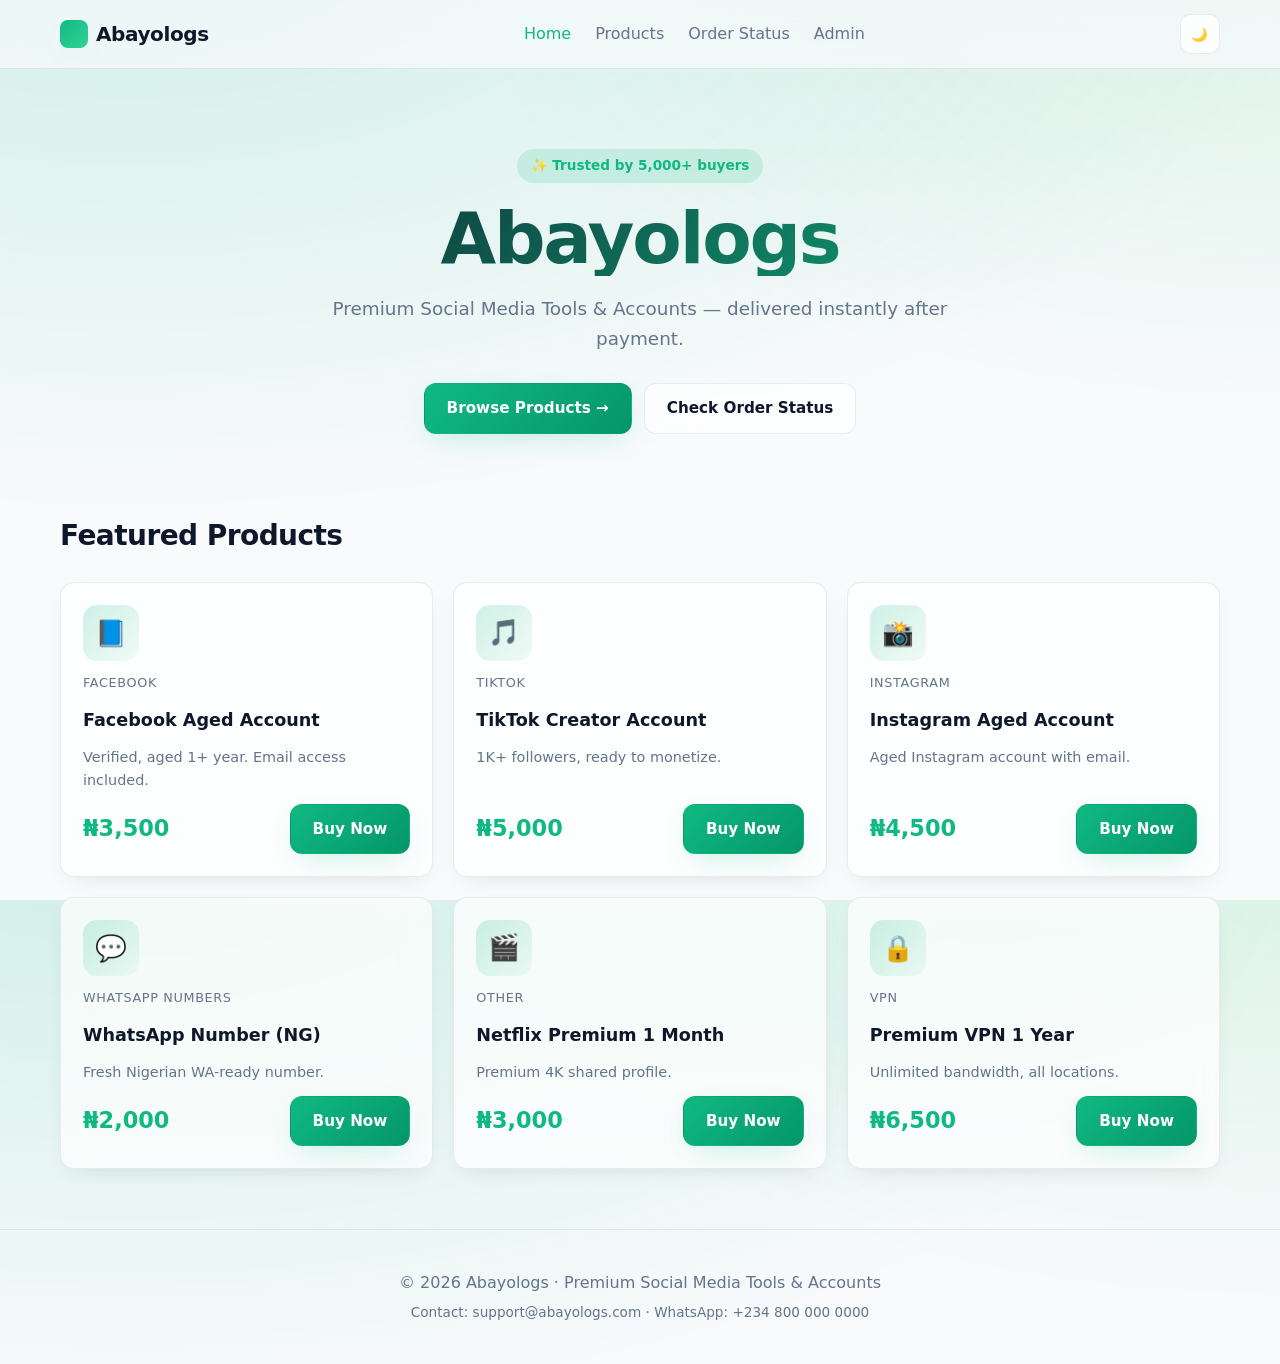
==== index.html @ a85d3f5e "Add files via upload" ====
<!doctype html>
<html lang="en">
<head>
<meta charset="utf-8"/>
<meta name="viewport" content="width=device-width,initial-scale=1"/>
<title>Abayologs · Premium Social Media Tools & Accounts</title>
<meta name="description" content="Buy premium social media accounts, WhatsApp numbers, VPNs and streaming subscriptions in Nigeria."/>
<link rel="stylesheet" href="styles.css"/>
</head>
<body>
<div id="nav-mount"></div>

<header class="hero container">
  <span class="badge">✨ Trusted by 5,000+ buyers</span>
  <h1>Abayologs</h1>
  <p>Premium Social Media Tools & Accounts — delivered instantly after payment.</p>
  <div class="hero-cta">
    <a href="products.html" class="btn btn-primary">Browse Products →</a>
    <a href="status.html" class="btn btn-ghost">Check Order Status</a>
  </div>
</header>

<section class="container">
  <h2 class="section-title">Featured Products</h2>
  <div class="grid grid-3" id="featured"></div>
</section>

<div id="footer-mount"></div>
<script src="app.js"></script>
<script>
  Abayologs.mountChrome('home');
  const featured = Abayologs.Store.products.slice(0,6);
  document.getElementById('featured').innerHTML = featured.map((p,i)=>`
    <article class="product glass" style="animation-delay:${i*60}ms">
      <div class="product-icon">${p.icon}</div>
      <span class="cat">${p.category}</span>
      <h3>${p.name}</h3>
      <p class="desc">${p.desc}</p>
      <div style="display:flex;justify-content:space-between;align-items:center">
        <span class="price">${Abayologs.ngn(p.price)}</span>
        <a href="checkout.html?id=${p.id}" class="btn btn-primary">Buy Now</a>
      </div>
    </article>`).join('');
</script>
</body>
</html>
---- styles.css ----
:root{
  --primary:#10b981;--primary-dark:#059669;--primary-light:#34d399;
  --bg:#f8fafc;--surface:#ffffff;--text:#0f172a;--muted:#64748b;
  --border:rgba(15,23,42,.08);--card-bg:rgba(255,255,255,.7);
  --shadow:0 10px 30px -10px rgba(16,185,129,.25);
  --radius:14px;
}
[data-theme="dark"]{
  --bg:#0a0f1c;--surface:#0f172a;--text:#e2e8f0;--muted:#94a3b8;
  --border:rgba(255,255,255,.08);--card-bg:rgba(15,23,42,.55);
  --shadow:0 10px 30px -10px rgba(16,185,129,.4);
}
*{box-sizing:border-box;margin:0;padding:0}
html,body{height:100%}
body{font-family:'Inter',system-ui,-apple-system,Segoe UI,Roboto,sans-serif;
  background:var(--bg);color:var(--text);line-height:1.6;
  background-image:radial-gradient(1200px 600px at 10% -10%,rgba(16,185,129,.18),transparent),radial-gradient(800px 400px at 100% 0%,rgba(34,197,94,.12),transparent);
  min-height:100vh;transition:background .3s,color .3s;
}
a{color:inherit;text-decoration:none}
img{max-width:100%}
.container{max-width:1200px;margin:0 auto;padding:0 20px}

/* Navbar */
.nav{position:sticky;top:0;z-index:50;backdrop-filter:blur(14px);
  background:color-mix(in oklab,var(--bg) 70%,transparent);
  border-bottom:1px solid var(--border);
}
.nav-inner{display:flex;align-items:center;justify-content:space-between;padding:14px 20px;max-width:1200px;margin:0 auto}
.logo{display:flex;align-items:center;gap:8px;font-weight:800;font-size:1.25rem;letter-spacing:-.02em}
.logo-dot{width:28px;height:28px;border-radius:8px;background:linear-gradient(135deg,var(--primary),var(--primary-light));box-shadow:var(--shadow)}
.nav-links{display:flex;gap:24px;align-items:center}
.nav-links a{color:var(--muted);font-weight:500;transition:color .2s;position:relative}
.nav-links a:hover,.nav-links a.active{color:var(--primary)}
.nav-actions{display:flex;gap:10px;align-items:center}
.icon-btn{width:40px;height:40px;border-radius:10px;border:1px solid var(--border);background:var(--card-bg);
  display:inline-flex;align-items:center;justify-content:center;cursor:pointer;color:var(--text);transition:all .2s;backdrop-filter:blur(10px)}
.icon-btn:hover{transform:translateY(-1px);border-color:var(--primary)}
.hamburger{display:none}
@media(max-width:768px){
  .nav-links{display:none;position:absolute;top:64px;left:0;right:0;flex-direction:column;background:var(--surface);padding:20px;border-bottom:1px solid var(--border);animation:fadeIn .2s ease}
  .nav-links.open{display:flex}
  .hamburger{display:inline-flex}
}

/* Hero */
.hero{padding:80px 20px;text-align:center;animation:fadeUp .6s ease}
.badge{display:inline-block;padding:6px 14px;border-radius:999px;background:color-mix(in oklab,var(--primary) 15%,transparent);color:var(--primary);font-size:.85rem;font-weight:600;margin-bottom:18px}
.hero h1{font-size:clamp(2.5rem,6vw,4.5rem);font-weight:800;letter-spacing:-.03em;line-height:1.05;
  background:linear-gradient(135deg,var(--text),var(--primary));-webkit-background-clip:text;background-clip:text;color:transparent}
.hero p{margin-top:18px;color:var(--muted);font-size:1.15rem;max-width:620px;margin-left:auto;margin-right:auto}
.hero-cta{margin-top:30px;display:flex;gap:12px;justify-content:center;flex-wrap:wrap}

/* Buttons */
.btn{display:inline-flex;align-items:center;justify-content:center;gap:8px;padding:12px 22px;border-radius:12px;
  font-weight:600;font-size:.95rem;cursor:pointer;border:1px solid transparent;transition:all .2s;text-align:center}
.btn-primary{background:linear-gradient(135deg,var(--primary),var(--primary-dark));color:#fff;box-shadow:var(--shadow)}
.btn-primary:hover{transform:translateY(-2px);filter:brightness(1.05)}
.btn-ghost{background:var(--card-bg);border-color:var(--border);color:var(--text);backdrop-filter:blur(10px)}
.btn-ghost:hover{border-color:var(--primary);color:var(--primary)}
.btn[disabled]{opacity:.7;cursor:not-allowed}
.btn-block{width:100%}

/* Cards / Glass */
.glass{background:var(--card-bg);backdrop-filter:blur(14px);-webkit-backdrop-filter:blur(14px);
  border:1px solid var(--border);border-radius:var(--radius);box-shadow:0 8px 24px -12px rgba(0,0,0,.15)}

/* Sections */
section{padding:50px 0}
.section-title{font-size:1.75rem;font-weight:700;letter-spacing:-.02em;margin-bottom:24px}
.grid{display:grid;gap:20px}
.grid-3{grid-template-columns:repeat(3,1fr)}
.grid-2{grid-template-columns:repeat(2,1fr)}
@media(max-width:900px){.grid-3{grid-template-columns:repeat(2,1fr)}}
@media(max-width:560px){.grid-3,.grid-2{grid-template-columns:1fr}}

.product{padding:22px;display:flex;flex-direction:column;gap:12px;transition:transform .25s,box-shadow .25s;animation:fadeUp .4s ease backwards}
.product:hover{transform:translateY(-4px);box-shadow:var(--shadow)}
.product-icon{width:56px;height:56px;border-radius:14px;display:inline-flex;align-items:center;justify-content:center;font-size:1.6rem;
  background:linear-gradient(135deg,color-mix(in oklab,var(--primary) 20%,transparent),color-mix(in oklab,var(--primary) 5%,transparent));color:var(--primary)}
.product h3{font-size:1.1rem;font-weight:700}
.product .cat{font-size:.8rem;color:var(--muted);text-transform:uppercase;letter-spacing:.05em}
.price{font-size:1.4rem;font-weight:800;color:var(--primary)}
.product .desc{color:var(--muted);font-size:.9rem;flex:1}

/* Filters */
.filters{display:flex;flex-wrap:wrap;gap:8px;margin-bottom:20px}
.filter{padding:8px 16px;border-radius:999px;background:var(--card-bg);border:1px solid var(--border);cursor:pointer;font-size:.9rem;font-weight:500;transition:all .2s;color:var(--text)}
.filter:hover{border-color:var(--primary)}
.filter.active{background:var(--primary);color:#fff;border-color:var(--primary)}
.search{width:100%;padding:12px 16px;border-radius:12px;border:1px solid var(--border);background:var(--card-bg);color:var(--text);font-size:.95rem;margin-bottom:16px;backdrop-filter:blur(10px)}
.search:focus{outline:none;border-color:var(--primary)}

/* Forms */
.form{display:flex;flex-direction:column;gap:14px}
.form label{font-size:.85rem;font-weight:600;color:var(--muted)}
.form input,.form select,.form textarea{
  padding:12px 14px;border-radius:10px;border:1px solid var(--border);background:var(--surface);color:var(--text);font-size:.95rem;font-family:inherit
}
.form input:focus,.form select:focus,.form textarea:focus{outline:none;border-color:var(--primary)}

/* Layout helpers */
.row{display:flex;gap:20px;flex-wrap:wrap}
.col{flex:1;min-width:280px}
.kv{display:flex;justify-content:space-between;padding:10px 0;border-bottom:1px dashed var(--border)}
.kv:last-child{border-bottom:0}
.kv span:first-child{color:var(--muted)}
.kv span:last-child{font-weight:600}
.warn{padding:14px;border-radius:10px;background:color-mix(in oklab,#f59e0b 18%,transparent);color:#92400e;border:1px solid #fcd34d;font-size:.9rem}
[data-theme="dark"] .warn{color:#fde68a}
.success-box{padding:18px;border-radius:12px;background:color-mix(in oklab,var(--primary) 12%,transparent);border:1px dashed var(--primary);font-family:'JetBrains Mono',monospace;white-space:pre-wrap;word-break:break-word}

/* Toast */
.toast{position:fixed;bottom:24px;left:50%;transform:translateX(-50%) translateY(20px);background:var(--text);color:var(--bg);
  padding:12px 20px;border-radius:10px;opacity:0;pointer-events:none;transition:all .3s;z-index:100;font-weight:500}
.toast.show{opacity:1;transform:translateX(-50%) translateY(0)}

/* Spinner */
.spinner{width:16px;height:16px;border:2px solid rgba(255,255,255,.4);border-top-color:#fff;border-radius:50%;animation:spin .8s linear infinite;display:inline-block}
@keyframes spin{to{transform:rotate(360deg)}}

/* Status pills */
.pill{display:inline-block;padding:4px 10px;border-radius:999px;font-size:.75rem;font-weight:700;text-transform:uppercase;letter-spacing:.04em}
.pill.pending{background:#fef3c7;color:#92400e}
.pill.paid{background:#dbeafe;color:#1e40af}
.pill.delivered{background:color-mix(in oklab,var(--primary) 20%,transparent);color:var(--primary-dark)}

/* Footer */
footer{padding:40px 20px;text-align:center;color:var(--muted);border-top:1px solid var(--border);margin-top:60px}

/* Admin */
.admin-shell{display:grid;grid-template-columns:240px 1fr;min-height:calc(100vh - 64px)}
.sidebar{padding:24px 14px;border-right:1px solid var(--border);background:var(--card-bg);backdrop-filter:blur(10px)}
.sidebar a{display:block;padding:10px 14px;border-radius:10px;color:var(--muted);font-weight:500;margin-bottom:4px;cursor:pointer}
.sidebar a:hover,.sidebar a.active{background:color-mix(in oklab,var(--primary) 15%,transparent);color:var(--primary)}
.admin-main{padding:30px}
.stats{display:grid;grid-template-columns:repeat(3,1fr);gap:16px;margin-bottom:24px}
@media(max-width:760px){.stats{grid-template-columns:1fr}.admin-shell{grid-template-columns:1fr}}
.stat{padding:18px}
.stat .label{color:var(--muted);font-size:.85rem;text-transform:uppercase;letter-spacing:.05em}
.stat .num{font-size:1.8rem;font-weight:800;margin-top:6px;color:var(--primary)}
table{width:100%;border-collapse:collapse;font-size:.92rem}
th,td{text-align:left;padding:12px;border-bottom:1px solid var(--border)}
th{color:var(--muted);font-weight:600;text-transform:uppercase;font-size:.75rem;letter-spacing:.05em}
.table-wrap{overflow-x:auto}
.actions-cell{display:flex;gap:6px;flex-wrap:wrap}
.mini-btn{padding:6px 10px;border-radius:8px;font-size:.78rem;border:1px solid var(--border);background:var(--surface);cursor:pointer;color:var(--text)}
.mini-btn:hover{border-color:var(--primary);color:var(--primary)}
.lowstock{background:#fee2e2;color:#991b1b;padding:2px 8px;border-radius:999px;font-size:.7rem;font-weight:700;margin-left:6px}

/* Confetti */
.confetti{position:fixed;width:10px;height:10px;top:-20px;opacity:.9;pointer-events:none;z-index:5;border-radius:2px}

@keyframes fadeIn{from{opacity:0}to{opacity:1}}
@keyframes fadeUp{from{opacity:0;transform:translateY(12px)}to{opacity:1;transform:translateY(0)}}
.fade-in{animation:fadeUp .4s ease backwards}
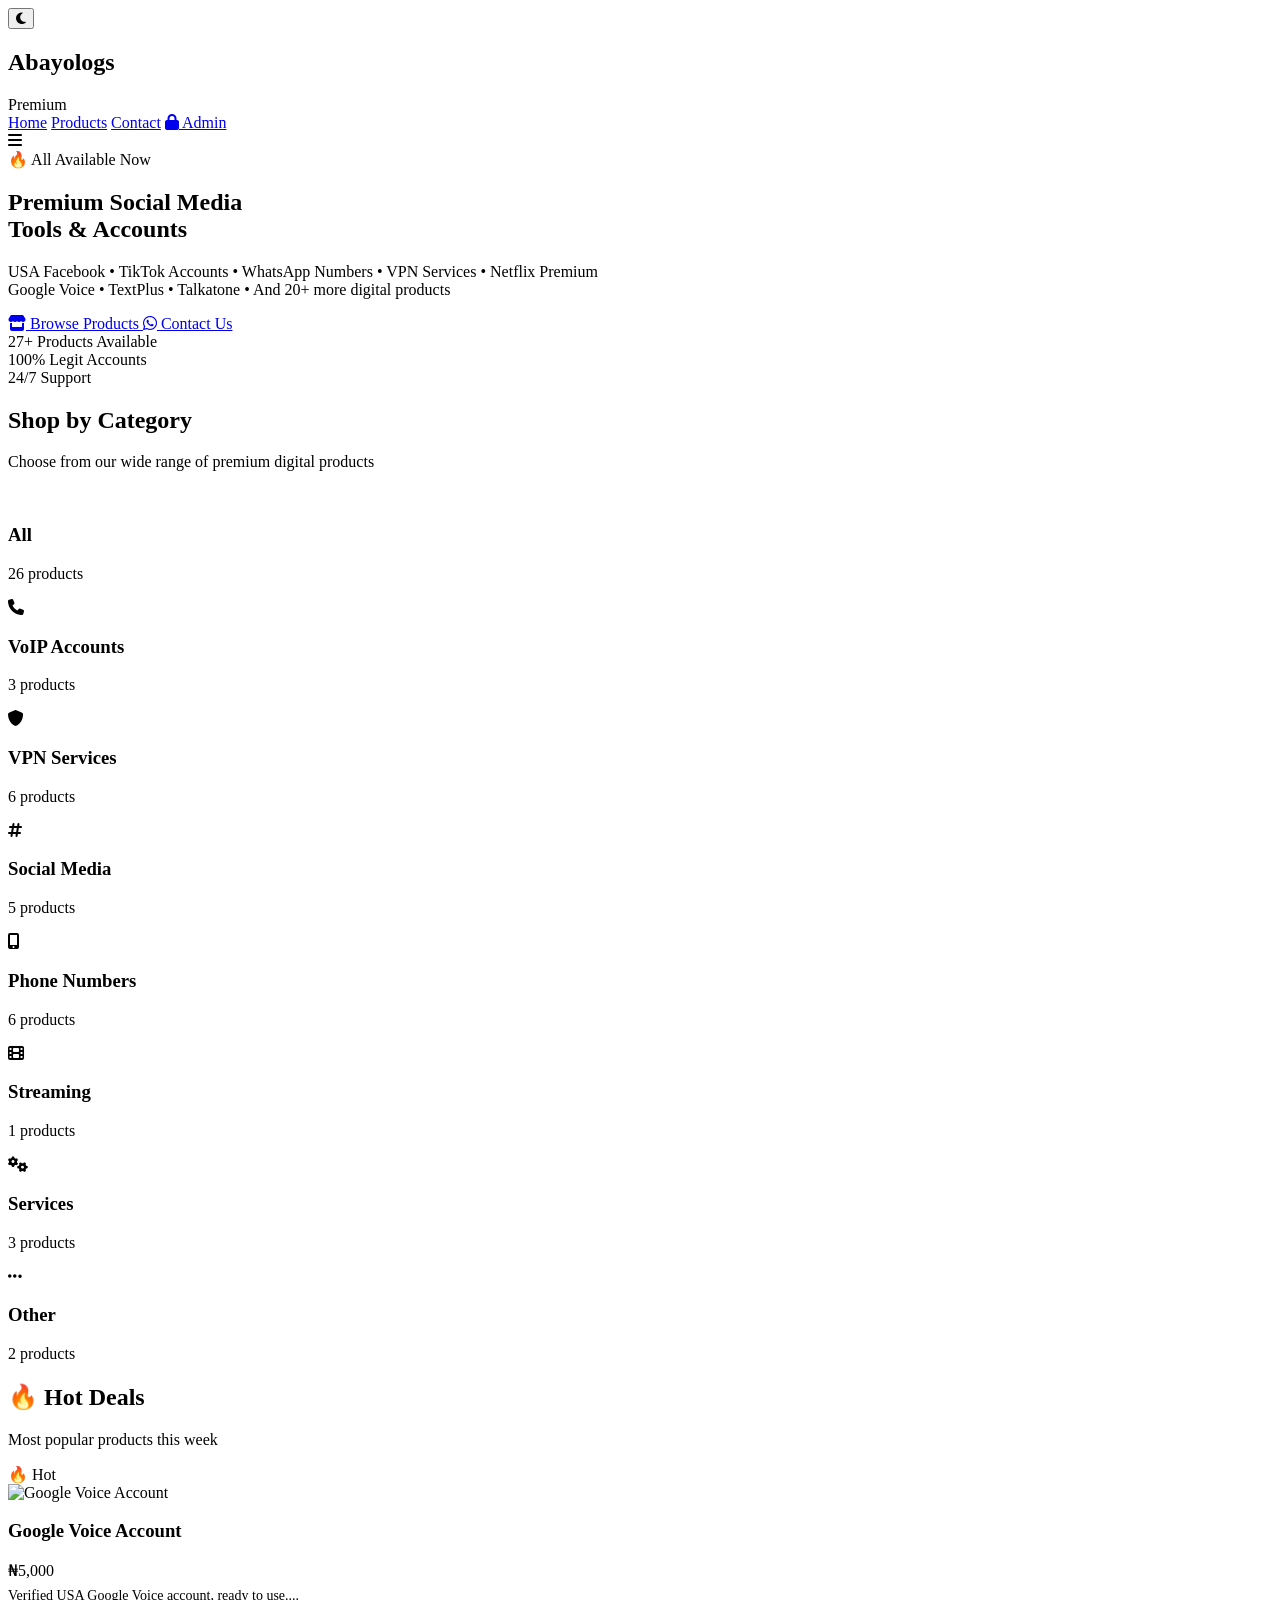
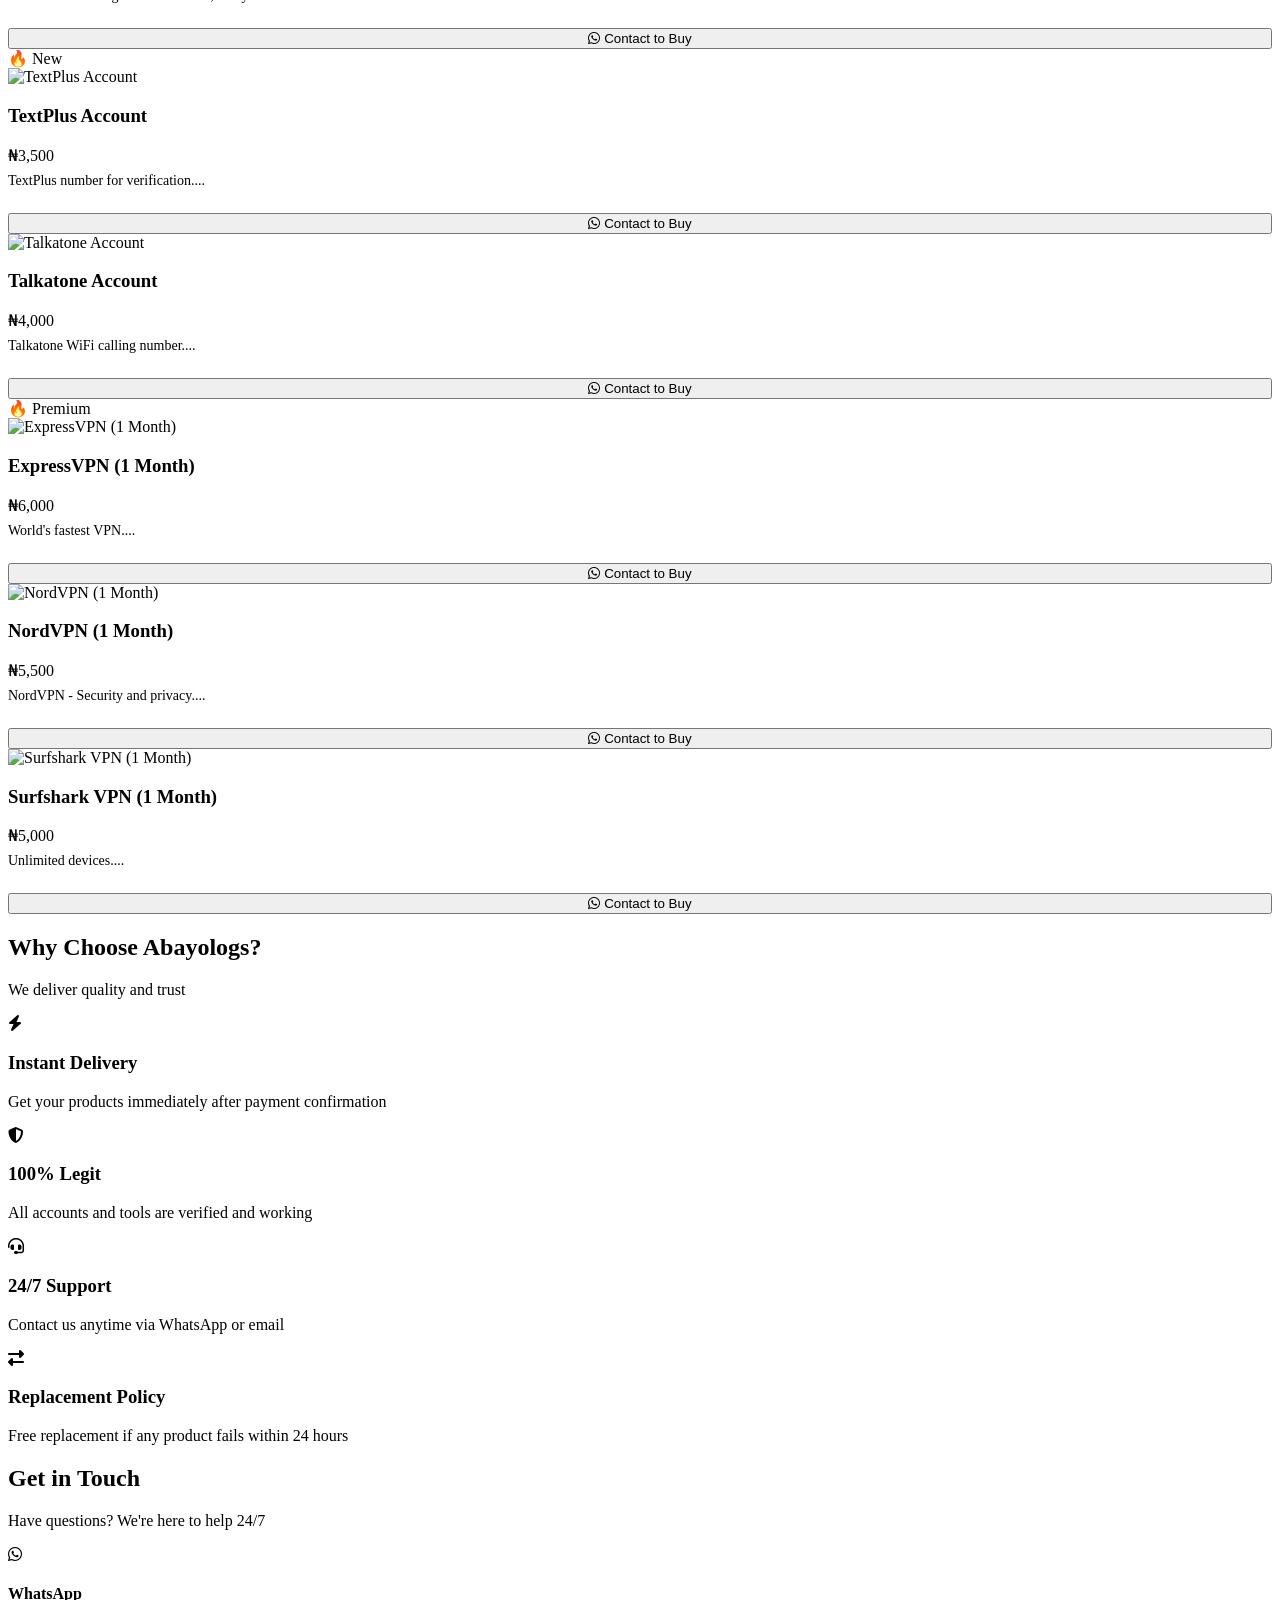
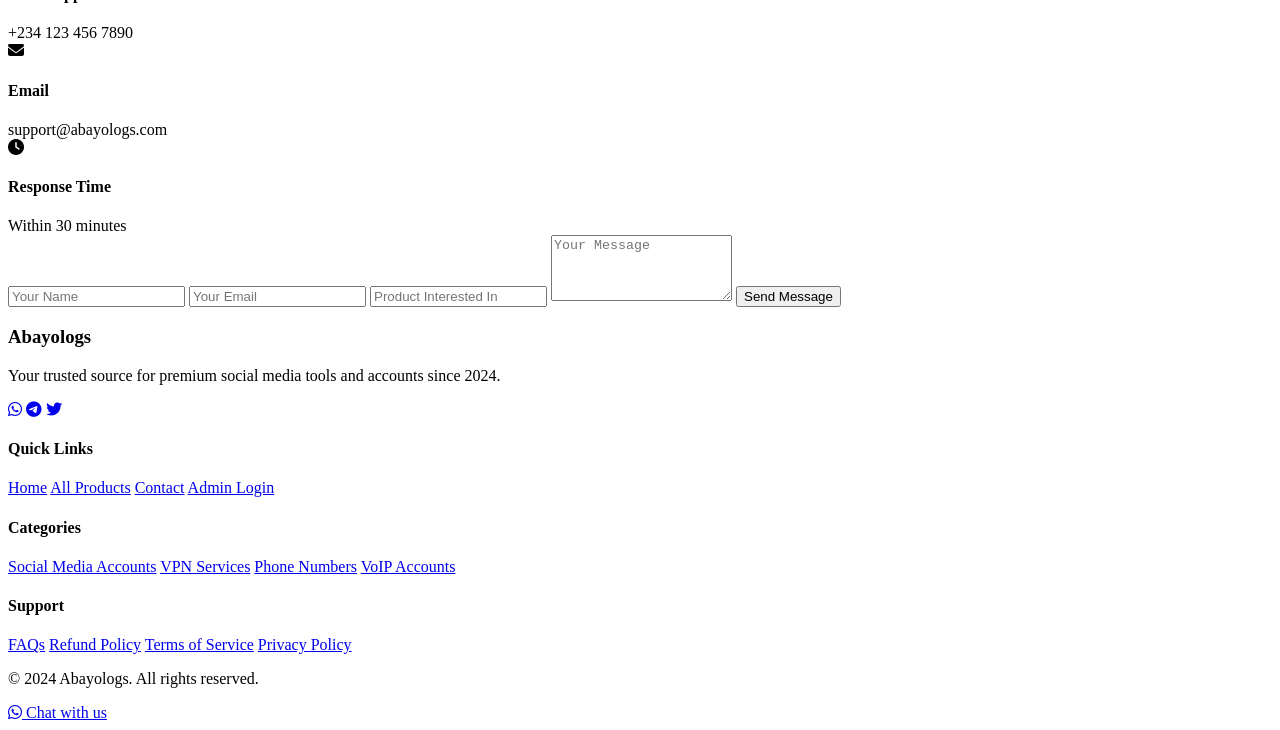
==== commit 51e650a3: "Update index.html" ====
--- a/index.html
+++ b/index.html
@@ -1,46 +1,225 @@
-<!doctype html>
+<!DOCTYPE html>
 <html lang="en">
 <head>
-<meta charset="utf-8"/>
-<meta name="viewport" content="width=device-width,initial-scale=1"/>
-<title>Abayologs · Premium Social Media Tools & Accounts</title>
-<meta name="description" content="Buy premium social media accounts, WhatsApp numbers, VPNs and streaming subscriptions in Nigeria."/>
-<link rel="stylesheet" href="styles.css"/>
+    <meta charset="UTF-8">
+    <meta name="viewport" content="width=device-width, initial-scale=1.0">
+    <title>Abayologs - Premium Social Media Tools & Accounts</title>
+    <link rel="stylesheet" href="css/style.css">
+    <link href="https://fonts.googleapis.com/css2?family=Inter:wght@300;400;500;600;700;800&display=swap" rel="stylesheet">
+    <link rel="stylesheet" href="https://cdnjs.cloudflare.com/ajax/libs/font-awesome/6.5.1/css/all.min.css">
 </head>
 <body>
-<div id="nav-mount"></div>
-
-<header class="hero container">
-  <span class="badge">✨ Trusted by 5,000+ buyers</span>
-  <h1>Abayologs</h1>
-  <p>Premium Social Media Tools & Accounts — delivered instantly after payment.</p>
-  <div class="hero-cta">
-    <a href="products.html" class="btn btn-primary">Browse Products →</a>
-    <a href="status.html" class="btn btn-ghost">Check Order Status</a>
-  </div>
-</header>
-
-<section class="container">
-  <h2 class="section-title">Featured Products</h2>
-  <div class="grid grid-3" id="featured"></div>
-</section>
-
-<div id="footer-mount"></div>
-<script src="app.js"></script>
-<script>
-  Abayologs.mountChrome('home');
-  const featured = Abayologs.Store.products.slice(0,6);
-  document.getElementById('featured').innerHTML = featured.map((p,i)=>`
-    <article class="product glass" style="animation-delay:${i*60}ms">
-      <div class="product-icon">${p.icon}</div>
-      <span class="cat">${p.category}</span>
-      <h3>${p.name}</h3>
-      <p class="desc">${p.desc}</p>
-      <div style="display:flex;justify-content:space-between;align-items:center">
-        <span class="price">${Abayologs.ngn(p.price)}</span>
-        <a href="checkout.html?id=${p.id}" class="btn btn-primary">Buy Now</a>
-      </div>
-    </article>`).join('');
-</script>
+
+    <!-- Dark/Light Mode Toggle -->
+    <div class="theme-toggle">
+        <button id="theme-switch" class="theme-btn">
+            <i class="fas fa-moon"></i>
+        </button>
+    </div>
+
+    <!-- Navigation -->
+    <nav class="navbar">
+        <div class="nav-container">
+            <div class="nav-logo">
+                <h1>Abayologs</h1>
+                <span class="logo-badge">Premium</span>
+            </div>
+            <div class="nav-menu">
+                <a href="index.html" class="active">Home</a>
+                <a href="products.html">Products</a>
+                <a href="#contact">Contact</a>
+                <a href="admin/login.html" class="admin-link"><i class="fas fa-lock"></i> Admin</a>
+            </div>
+            <div class="nav-toggle">
+                <i class="fas fa-bars"></i>
+            </div>
+        </div>
+    </nav>
+
+    <!-- Hero Section -->
+    <section class="hero">
+        <div class="hero-content">
+            <div class="hero-badge">🔥 All Available Now</div>
+            <h1 class="hero-title">
+                Premium <span class="highlight">Social Media</span><br>
+                Tools & Accounts
+            </h1>
+            <p class="hero-subtitle">
+                USA Facebook • TikTok Accounts • WhatsApp Numbers • VPN Services • Netflix Premium<br>
+                Google Voice • TextPlus • Talkatone • And 20+ more digital products
+            </p>
+            <div class="hero-buttons">
+                <a href="products.html" class="btn-primary">
+                    <i class="fas fa-store"></i> Browse Products
+                </a>
+                <a href="#contact" class="btn-outline">
+                    <i class="fab fa-whatsapp"></i> Contact Us
+                </a>
+            </div>
+        </div>
+        <div class="hero-stats">
+            <div class="stat">
+                <span class="stat-number">27+</span>
+                <span class="stat-label">Products Available</span>
+            </div>
+            <div class="stat">
+                <span class="stat-number">100%</span>
+                <span class="stat-label">Legit Accounts</span>
+            </div>
+            <div class="stat">
+                <span class="stat-number">24/7</span>
+                <span class="stat-label">Support</span>
+            </div>
+        </div>
+    </section>
+
+    <!-- Categories Section -->
+    <section class="categories">
+        <div class="container">
+            <div class="section-header">
+                <h2>Shop by Category</h2>
+                <p>Choose from our wide range of premium digital products</p>
+            </div>
+            <div class="categories-grid" id="categories-grid">
+                <!-- Categories loaded via JS -->
+            </div>
+        </div>
+    </section>
+
+    <!-- Featured Products -->
+    <section class="featured">
+        <div class="container">
+            <div class="section-header">
+                <h2>🔥 Hot Deals</h2>
+                <p>Most popular products this week</p>
+            </div>
+            <div class="products-grid" id="featured-products">
+                <!-- Products loaded via JS -->
+            </div>
+        </div>
+    </section>
+
+    <!-- Why Choose Us -->
+    <section class="features">
+        <div class="container">
+            <div class="section-header">
+                <h2>Why Choose Abayologs?</h2>
+                <p>We deliver quality and trust</p>
+            </div>
+            <div class="features-grid">
+                <div class="feature-card">
+                    <i class="fas fa-bolt"></i>
+                    <h3>Instant Delivery</h3>
+                    <p>Get your products immediately after payment confirmation</p>
+                </div>
+                <div class="feature-card">
+                    <i class="fas fa-shield-alt"></i>
+                    <h3>100% Legit</h3>
+                    <p>All accounts and tools are verified and working</p>
+                </div>
+                <div class="feature-card">
+                    <i class="fas fa-headset"></i>
+                    <h3>24/7 Support</h3>
+                    <p>Contact us anytime via WhatsApp or email</p>
+                </div>
+                <div class="feature-card">
+                    <i class="fas fa-exchange-alt"></i>
+                    <h3>Replacement Policy</h3>
+                    <p>Free replacement if any product fails within 24 hours</p>
+                </div>
+            </div>
+        </div>
+    </section>
+
+    <!-- Contact Section -->
+    <section class="contact" id="contact">
+        <div class="container">
+            <div class="contact-wrapper">
+                <div class="contact-info">
+                    <h2>Get in Touch</h2>
+                    <p>Have questions? We're here to help 24/7</p>
+                    <div class="contact-details">
+                        <div class="contact-item">
+                            <i class="fab fa-whatsapp"></i>
+                            <div>
+                                <h4>WhatsApp</h4>
+                                <span>+234 123 456 7890</span>
+                            </div>
+                        </div>
+                        <div class="contact-item">
+                            <i class="fas fa-envelope"></i>
+                            <div>
+                                <h4>Email</h4>
+                                <span>support@abayologs.com</span>
+                            </div>
+                        </div>
+                        <div class="contact-item">
+                            <i class="fas fa-clock"></i>
+                            <div>
+                                <h4>Response Time</h4>
+                                <span>Within 30 minutes</span>
+                            </div>
+                        </div>
+                    </div>
+                </div>
+                <form class="contact-form" id="contact-form">
+                    <input type="text" placeholder="Your Name" required>
+                    <input type="email" placeholder="Your Email" required>
+                    <input type="text" placeholder="Product Interested In">
+                    <textarea rows="4" placeholder="Your Message"></textarea>
+                    <button type="submit" class="btn-primary">Send Message</button>
+                </form>
+            </div>
+        </div>
+    </section>
+
+    <!-- Footer -->
+    <footer class="footer">
+        <div class="container">
+            <div class="footer-content">
+                <div class="footer-section">
+                    <h3>Abayologs</h3>
+                    <p>Your trusted source for premium social media tools and accounts since 2024.</p>
+                    <div class="social-links">
+                        <a href="#"><i class="fab fa-whatsapp"></i></a>
+                        <a href="#"><i class="fab fa-telegram"></i></a>
+                        <a href="#"><i class="fab fa-twitter"></i></a>
+                    </div>
+                </div>
+                <div class="footer-section">
+                    <h4>Quick Links</h4>
+                    <a href="index.html">Home</a>
+                    <a href="products.html">All Products</a>
+                    <a href="#contact">Contact</a>
+                    <a href="admin/login.html">Admin Login</a>
+                </div>
+                <div class="footer-section">
+                    <h4>Categories</h4>
+                    <a href="products.html?cat=social">Social Media Accounts</a>
+                    <a href="products.html?cat=vpn">VPN Services</a>
+                    <a href="products.html?cat=numbers">Phone Numbers</a>
+                    <a href="products.html?cat=voip">VoIP Accounts</a>
+                </div>
+                <div class="footer-section">
+                    <h4>Support</h4>
+                    <a href="#">FAQs</a>
+                    <a href="#">Refund Policy</a>
+                    <a href="#">Terms of Service</a>
+                    <a href="#">Privacy Policy</a>
+                </div>
+            </div>
+            <div class="footer-bottom">
+                <p>&copy; 2024 Abayologs. All rights reserved.</p>
+            </div>
+        </div>
+    </footer>
+
+    <!-- Floating WhatsApp Button -->
+    <a href="https://wa.me/2341234567890" class="whatsapp-float" target="_blank">
+        <i class="fab fa-whatsapp"></i>
+        <span class="tooltip">Chat with us</span>
+    </a>
+
+    <script src="js/app.js"></script>
 </body>
-</html>
+</html>
